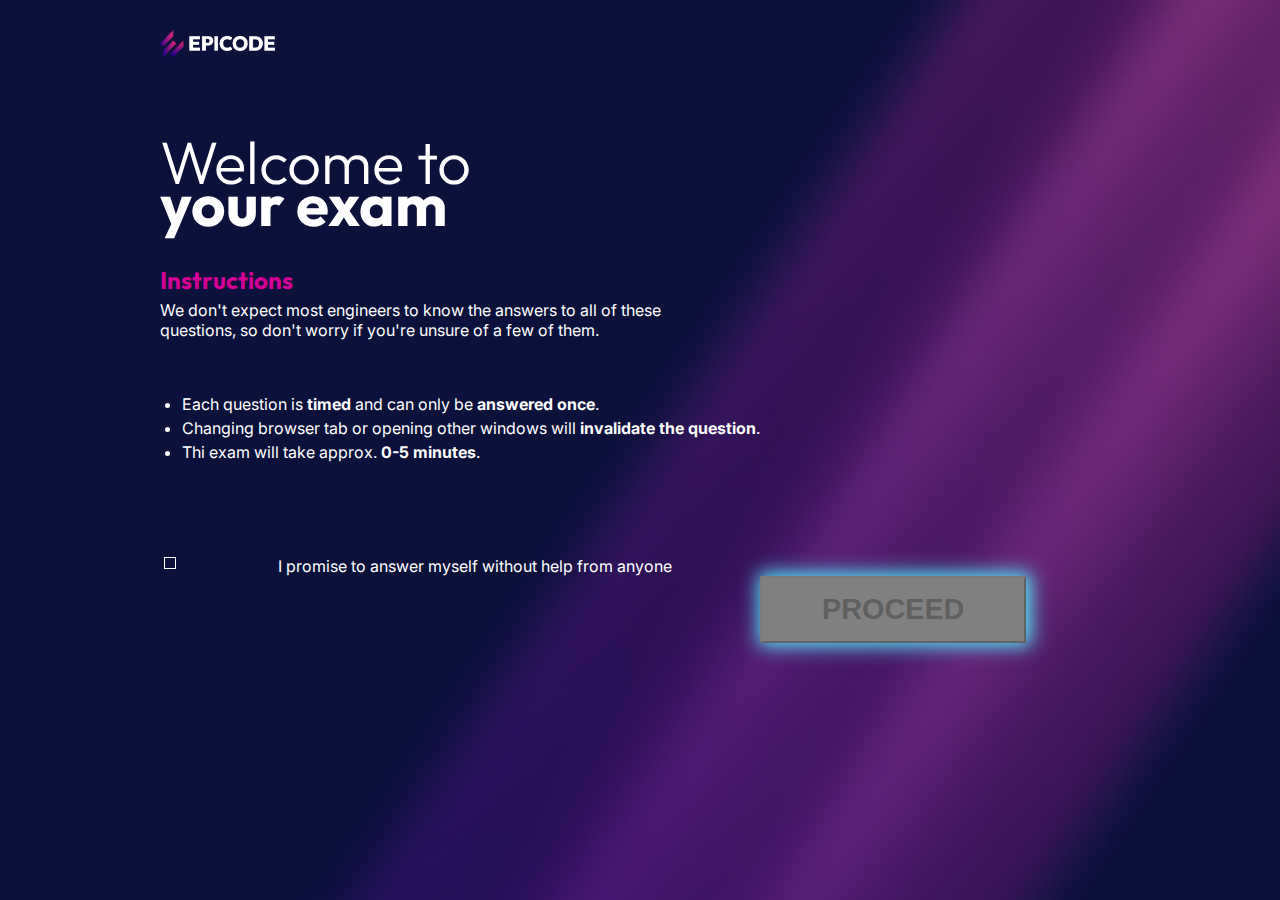
==== index.html @ 5421f101 "Merge branch 'main' of https://github.com/alessandropesole/Build-Week-Gruppo-1" ====
<!DOCTYPE html>
<html lang="it">

<head>
    <meta charset="UTF-8" />
    <meta name="viewport" content="width=device-width, initial-scale=1.0" />
    <title>Welcome Page</title>
    <link rel="stylesheet" href="assets/css/style.css" />
</head>

<body>
    <div id="container">
        <header>
            <img src="assets/images/epicode_logo.png" alt="logo" />
        </header>
        <main>
            <br />
            <br />
            <h1>Welcome to <br /> <span>your exam</span></h1>
            <div id="corpo">
                <h2>Instructions</h2>
                <p>We don't expect most engineers to know the answers to all of these <br /> questions, so don't worry
                    if you're unsure of a few of them.</p>
                &nbsp;
                <div id="lista">
                    <ul>
                        <li>Each question is <span>timed</span> and can only be <span>answered once</span>.</li>
                        <li>Changing browser tab or opening other windows will <span>invalidate the question</span>.
                        </li>
                        <li>Thi exam will take approx. <span>0-5 minutes</span>.</li>
                    </ul>
                </div>
            </div>
            <br />
        </main>
        <footer>
            <div id="checked">
                <div class="checked">
                    <form>
                        <input type="checkbox" name="check" id="check" onchange="enableButton()" />
                        <label for="check" id="checklabel">I promise to answer myself without help from anyone</label>
                </div>
                <div class="checked">
                    <button type="button" id="proceed" disabled onclick="window.location.href = 'quiz.html';">
                    <b>PROCEED</b>
                </button>
                </div>
                    </form>
                </div>
        </footer>
    </div>
    <script src="assets/js/index.js"></script>
</body>

</html>
---- assets/css/style.css ----
@import url('https://fonts.googleapis.com/css2?family=Montserrat:wght@700&family=Open+Sans:wght@500&family=Outfit:wght@300;700;900&display=swap');
@import url('https://fonts.googleapis.com/css2?family=Inter:wght@300;700;900&display=swap');

body {
  margin: 0;
  padding: 0;
  box-sizing: border-box;
  font-size: 1.2em;
  background-image: url(../images/bg.jpg);
  background-size: 100%;
    margin: 0;
    padding: 0;
    box-sizing: border-box;
   /* font-size: 1.2em; */
    background-image: url(../images/bg.jpg);
   background-size: 100%;
   color:white;
   font-family: 'Inter', sans-serif;
   font-size: 16px;
}

header img {
  width: 12%;
}

#container {
  margin: 30px 160px;
}

#check {
  appearance: none;
  border: 1px solid white;
  width: 12px; 
  height: 12px;
}


#checklabel {
  font-size: medium;
  display: inline;
  color: white;
    margin: 50px 95px;
}

h1 {
    font-family: Outfit;
    font-size: 60px;
    font-weight: 300;
line-height: 0.7;
}

span {
    font-weight: 700; 
}

h2 {
    font-family: Outfit;
    color: #D20094;
}

#corpo p {
 margin-top: -15px; 
}

ul {
  line-height: 1.5;
  margin-left: -18px;
}

#lista {
  margin-bottom: 70px;
}
button {
    background-color: grey;
    font-size: 1.8em;
    padding: 15px 60px ;
    -webkit-box-shadow: 2px 0px 18px 3px #54EFFF; 
    box-shadow: 2px 0px 18px 3px #54EFFF;  
    border-color: (#0B113B(118, 118, 118, 0.3));
    -webkit-box-shadow: 2px 0px 18px 3px #54EFFF; 
    box-shadow: 2px 0px 18px 3px #54EFFF;  
    border-color: (#0B113B(118, 118, 118, 0.3));
    margin-left: 600px; 
    
}
button a {
    text-decoration: none;
    color:#0B113B;
    font-family: 'Outfit', sans-serif;
    font-weight: 800;
}

#check:checked {
  background-color: #D20094;
}
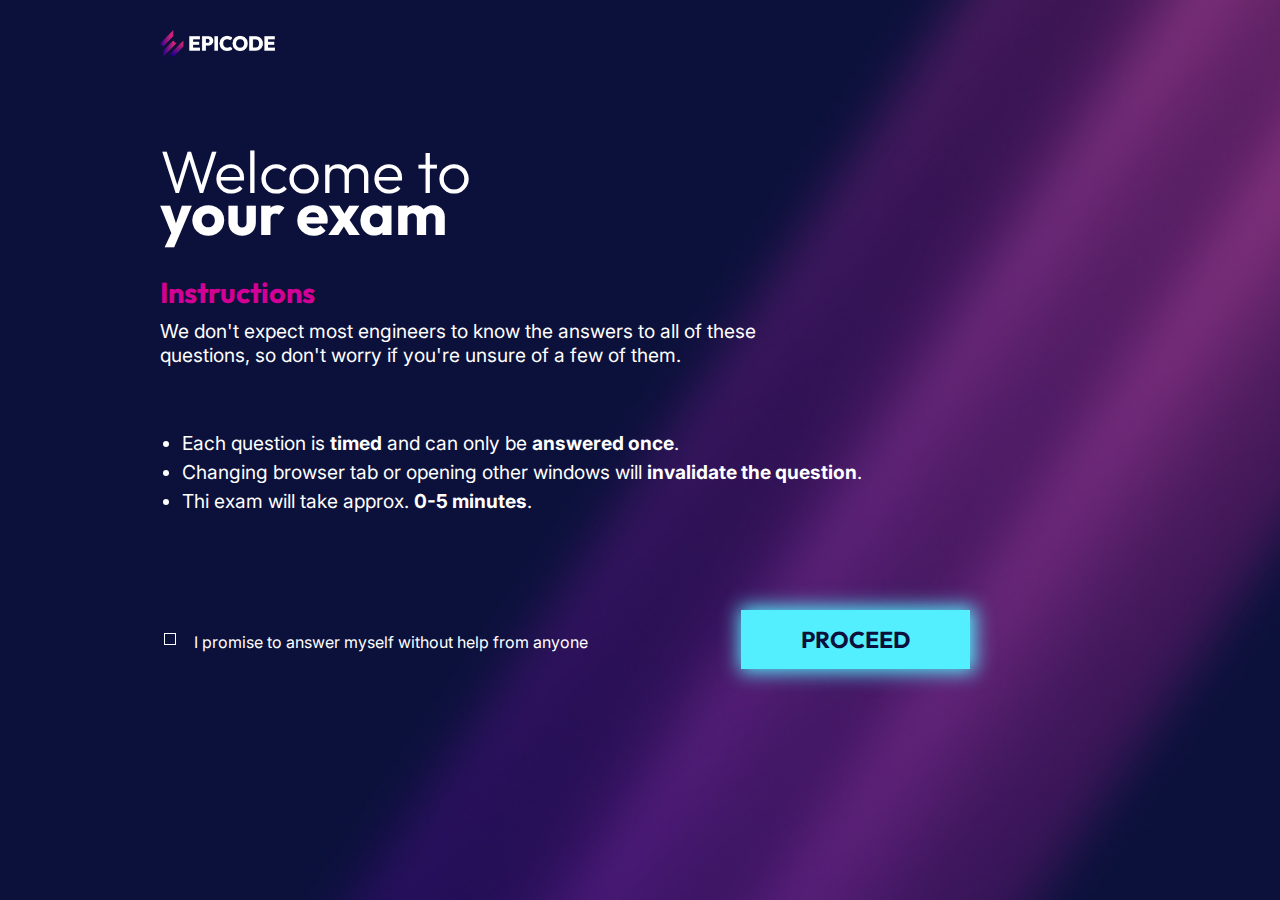
==== commit 8a9c0796: "commit Nicole" ====
--- a/index.html
+++ b/index.html
@@ -41,7 +41,7 @@
                         <label for="check" id="checklabel">I promise to answer myself without help from anyone</label>
                 </div>
                 <div class="checked">
-                    <button type="button" id="proceed" disabled onclick="window.location.href = 'quiz.html';">
+                    <button type="button" id="proceed" class="button" disabled onclick="window.location.href = 'quiz.html';">
                     <b>PROCEED</b>
                 </button>
                 </div>
--- a/assets/css/style.css
+++ b/assets/css/style.css
@@ -2,21 +2,15 @@
 @import url('https://fonts.googleapis.com/css2?family=Inter:wght@300;700;900&display=swap');
 
 body {
+  font-size: 1.2em;
   margin: 0;
   padding: 0;
   box-sizing: border-box;
-  font-size: 1.2em;
   background-image: url(../images/bg.jpg);
   background-size: 100%;
-    margin: 0;
-    padding: 0;
-    box-sizing: border-box;
-   /* font-size: 1.2em; */
-    background-image: url(../images/bg.jpg);
-   background-size: 100%;
-   color:white;
-   font-family: 'Inter', sans-serif;
-   font-size: 16px;
+  color: white;
+  font-family: 'Inter', sans-serif;
+  background-repeat: no-repeat;
 }
 
 header img {
@@ -30,36 +24,35 @@
 #check {
   appearance: none;
   border: 1px solid white;
-  width: 12px; 
+  width: 12px;
   height: 12px;
 }
-
 
 #checklabel {
   font-size: medium;
   display: inline;
   color: white;
-    margin: 50px 95px;
+  padding-left: 10px;
 }
 
 h1 {
-    font-family: Outfit;
-    font-size: 60px;
-    font-weight: 300;
-line-height: 0.7;
+  font-family: Outfit;
+  font-size: 60px;
+  font-weight: 300;
+  line-height: 0.7;
 }
 
 span {
-    font-weight: 700; 
+  font-weight: 700;
 }
 
 h2 {
-    font-family: Outfit;
-    color: #D20094;
+  font-family: Outfit;
+  color: #d20094;
 }
 
 #corpo p {
- margin-top: -15px; 
+  margin-top: -15px;
 }
 
 ul {
@@ -70,26 +63,158 @@
 #lista {
   margin-bottom: 70px;
 }
-button {
-    background-color: grey;
-    font-size: 1.8em;
-    padding: 15px 60px ;
-    -webkit-box-shadow: 2px 0px 18px 3px #54EFFF; 
-    box-shadow: 2px 0px 18px 3px #54EFFF;  
-    border-color: (#0B113B(118, 118, 118, 0.3));
-    -webkit-box-shadow: 2px 0px 18px 3px #54EFFF; 
-    box-shadow: 2px 0px 18px 3px #54EFFF;  
-    border-color: (#0B113B(118, 118, 118, 0.3));
-    margin-left: 600px; 
-    
-}
-button a {
-    text-decoration: none;
-    color:#0B113B;
-    font-family: 'Outfit', sans-serif;
-    font-weight: 800;
+
+.button {
+  background-color: #54efff;
+  font-size: 1.2em;
+  padding: 15px 60px;
+  -webkit-box-shadow: 2px 0px 18px 3px #54efff;
+  box-shadow: 2px 0px 18px 3px #54efff;
+  cursor: pointer;
+  border: none;
+  color: #0b113b;
+  font-family: 'Outfit', sans-serif;
 }
 
 #check:checked {
-  background-color: #D20094;
+  background-color: #d20094;
+}
+
+#checked {
+  display: block;
+  width: 100%;
+}
+.checked {
+  display: inline-block;
+}
+
+#checked div:nth-of-type(1) {
+  width: 60%;
+}
+#checked div:nth-of-type(2) {
+  width: 30%;
+}
+
+input {
+  width: 55%;
+  border: none;
+  height: 25px;
+  text-align: center;
+}
+
+input[type='text'] {
+  background: transparent;
+  color: white;
+  text-align: left;
+}
+
+.input {
+  margin-left: 105px;
+}
+
+input::placeholder {
+  text-align: left;
+}
+
+input:focus {
+  outline: none;
+}
+
+hr {
+  width: 35%;
+  border-color: #d20094;
+  margin-top: -25px;
+  margin-bottom: 40px;
+}
+
+section p {
+  margin-top: 40px;
+  margin-bottom: 40px;
+}
+
+#reviewPage,
+.button-review {
+  text-align: center;
+}
+
+#reviewPage h1 {
+  font-size: 2.5em;
+}
+
+#reviewPage p {
+  font-size: 1.2em;
+}
+
+#reviewPage {
+  margin-top: 100px;
+}
+
+/* CSS STARS */
+.stars {
+  cursor: pointer;
+
+  &[data-stars] {
+    .star path {
+      fill: #00ffff;
+    }
+  }
+
+  &[data-stars='1'] {
+    .star:nth-child(1) ~ .star path {
+      fill: #080c2c;
+    }
+  }
+
+  &[data-stars='2'] {
+    .star:nth-child(2) ~ .star path {
+      fill: #080c2c;
+    }
+  }
+
+  &[data-stars='3'] {
+    .star:nth-child(3) ~ .star path {
+      fill: #080c2c;
+    }
+  }
+
+  &[data-stars='4'] {
+    .star:nth-child(4) ~ .star path {
+      fill: #080c2c;
+    }
+  }
+
+  &[data-stars='5'] {
+    .star:nth-child(5) ~ .star path {
+      fill: #080c2c;
+    }
+  }
+  &[data-stars='6'] {
+    .star:nth-child(6) ~ .star path {
+      fill: #080c2c;
+    }
+  }
+  &[data-stars='7'] {
+    .star:nth-child(7) ~ .star path {
+      fill: #080c2c;
+    }
+  }
+  &[data-stars='8'] {
+    .star:nth-child(8) ~ .star path {
+      fill: #080c2c;
+    }
+  }
+  &[data-stars='9'] {
+    .star:nth-child(9) ~ .star path {
+      fill: #080c2c;
+    }
+  }
+  &[data-stars='10'] {
+    .star:nth-child(10) ~ .star path {
+      fill: #080c2c;
+    }
+  }
+}
+
+svg {
+  margin-right: 10px;
 }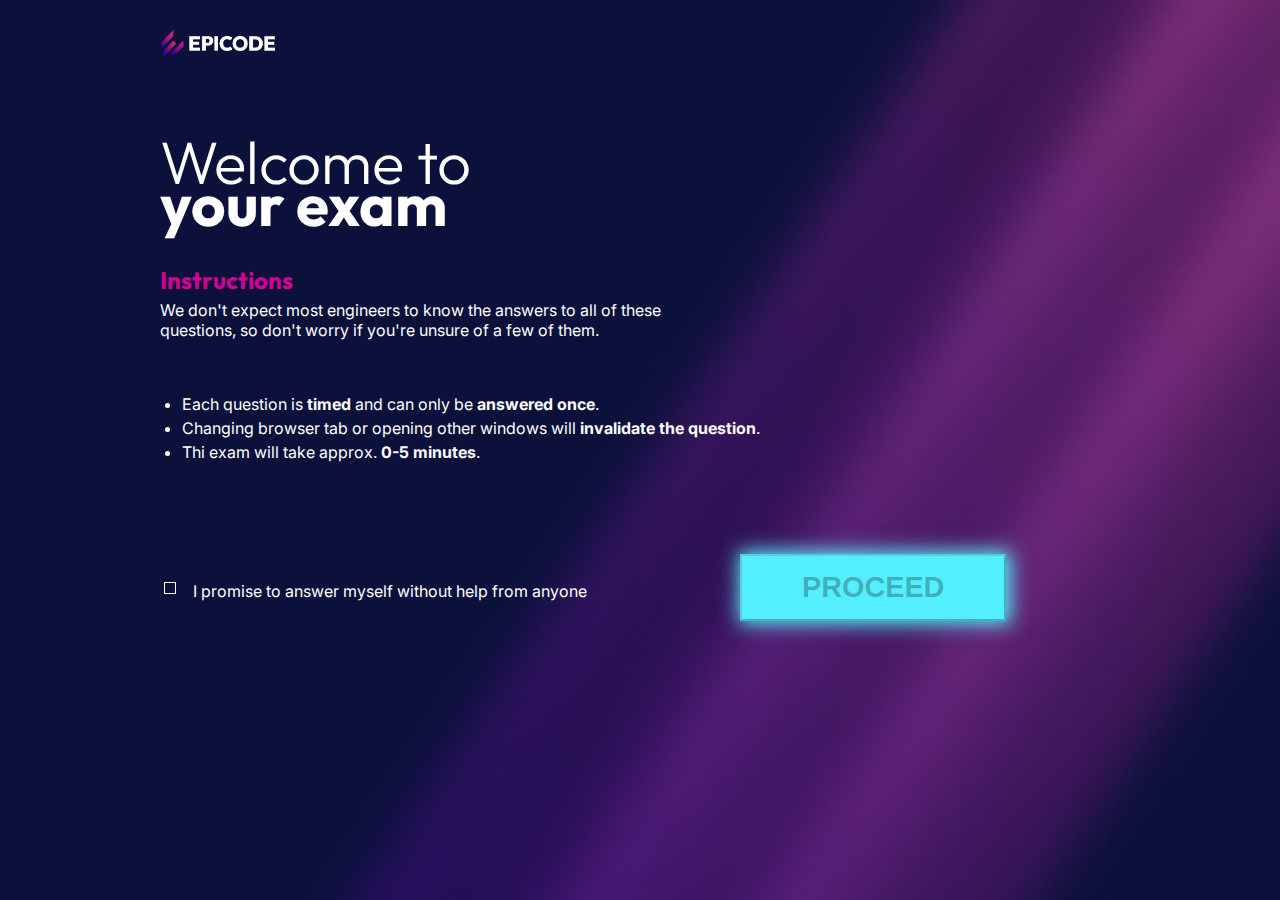
==== commit ca66d357: "Merge pull request #11 from alessandropesole/achraf" ====
--- a/index.html
+++ b/index.html
@@ -52,4 +52,4 @@
     <script src="assets/js/index.js"></script>
 </body>
 
-</html>+</html>
--- a/assets/css/style.css
+++ b/assets/css/style.css
@@ -3,13 +3,14 @@
 
 body {
   font-size: 1.2em;
-  margin: 0;
-  padding: 0;
-  box-sizing: border-box;
-  background-image: url(../images/bg.jpg);
-  background-size: 100%;
-  color: white;
-  font-family: 'Inter', sans-serif;
+    margin: 0;
+    padding: 0;
+    box-sizing: border-box;
+    background-image: url(../images/bg.jpg);
+   background-size: 100%;
+   color:white;
+   font-family: 'Inter', sans-serif;
+   font-size: 16px;
   background-repeat: no-repeat;
 }
 
@@ -24,35 +25,36 @@
 #check {
   appearance: none;
   border: 1px solid white;
-  width: 12px;
+  width: 12px; 
   height: 12px;
 }
+
 
 #checklabel {
   font-size: medium;
   display: inline;
   color: white;
-  padding-left: 10px;
+padding-left: 10px;
 }
 
 h1 {
-  font-family: Outfit;
-  font-size: 60px;
-  font-weight: 300;
-  line-height: 0.7;
+    font-family: Outfit;
+    font-size: 60px;
+    font-weight: 300;
+line-height: 0.7;
 }
 
 span {
-  font-weight: 700;
+    font-weight: 700; 
 }
 
 h2 {
-  font-family: Outfit;
-  color: #d20094;
+    font-family: Outfit;
+    color: #D20094;
 }
 
 #corpo p {
-  margin-top: -15px;
+ margin-top: -15px; 
 }
 
 ul {
@@ -64,20 +66,25 @@
   margin-bottom: 70px;
 }
 
-.button {
-  background-color: #54efff;
-  font-size: 1.2em;
-  padding: 15px 60px;
-  -webkit-box-shadow: 2px 0px 18px 3px #54efff;
-  box-shadow: 2px 0px 18px 3px #54efff;
-  cursor: pointer;
-  border: none;
-  color: #0b113b;
-  font-family: 'Outfit', sans-serif;
+button {
+    background-color: #54EFFF;
+    font-size: 1.8em;
+    padding: 15px 60px ;
+    -webkit-box-shadow: 2px 0px 18px 3px #54EFFF; 
+    box-shadow: 2px 0px 18px 3px #54EFFF;
+    border-color: (#0B113B(118, 118, 118, 0.3));
+
+}
+
+button a {
+    text-decoration: none;
+    color:#0B113B;
+    font-family: 'Outfit', sans-serif;
+    font-weight: 800;
 }
 
 #check:checked {
-  background-color: #d20094;
+  background-color: #D20094;
 }
 
 #checked {
@@ -90,131 +97,8 @@
 
 #checked div:nth-of-type(1) {
   width: 60%;
+
 }
 #checked div:nth-of-type(2) {
   width: 30%;
-}
-
-input {
-  width: 55%;
-  border: none;
-  height: 25px;
-  text-align: center;
-}
-
-input[type='text'] {
-  background: transparent;
-  color: white;
-  text-align: left;
-}
-
-.input {
-  margin-left: 105px;
-}
-
-input::placeholder {
-  text-align: left;
-}
-
-input:focus {
-  outline: none;
-}
-
-hr {
-  width: 35%;
-  border-color: #d20094;
-  margin-top: -25px;
-  margin-bottom: 40px;
-}
-
-section p {
-  margin-top: 40px;
-  margin-bottom: 40px;
-}
-
-#reviewPage,
-.button-review {
-  text-align: center;
-}
-
-#reviewPage h1 {
-  font-size: 2.5em;
-}
-
-#reviewPage p {
-  font-size: 1.2em;
-}
-
-#reviewPage {
-  margin-top: 100px;
-}
-
-/* CSS STARS */
-.stars {
-  cursor: pointer;
-
-  &[data-stars] {
-    .star path {
-      fill: #00ffff;
-    }
-  }
-
-  &[data-stars='1'] {
-    .star:nth-child(1) ~ .star path {
-      fill: #080c2c;
-    }
-  }
-
-  &[data-stars='2'] {
-    .star:nth-child(2) ~ .star path {
-      fill: #080c2c;
-    }
-  }
-
-  &[data-stars='3'] {
-    .star:nth-child(3) ~ .star path {
-      fill: #080c2c;
-    }
-  }
-
-  &[data-stars='4'] {
-    .star:nth-child(4) ~ .star path {
-      fill: #080c2c;
-    }
-  }
-
-  &[data-stars='5'] {
-    .star:nth-child(5) ~ .star path {
-      fill: #080c2c;
-    }
-  }
-  &[data-stars='6'] {
-    .star:nth-child(6) ~ .star path {
-      fill: #080c2c;
-    }
-  }
-  &[data-stars='7'] {
-    .star:nth-child(7) ~ .star path {
-      fill: #080c2c;
-    }
-  }
-  &[data-stars='8'] {
-    .star:nth-child(8) ~ .star path {
-      fill: #080c2c;
-    }
-  }
-  &[data-stars='9'] {
-    .star:nth-child(9) ~ .star path {
-      fill: #080c2c;
-    }
-  }
-  &[data-stars='10'] {
-    .star:nth-child(10) ~ .star path {
-      fill: #080c2c;
-    }
-  }
-}
-
-svg {
-  margin-right: 10px;
 }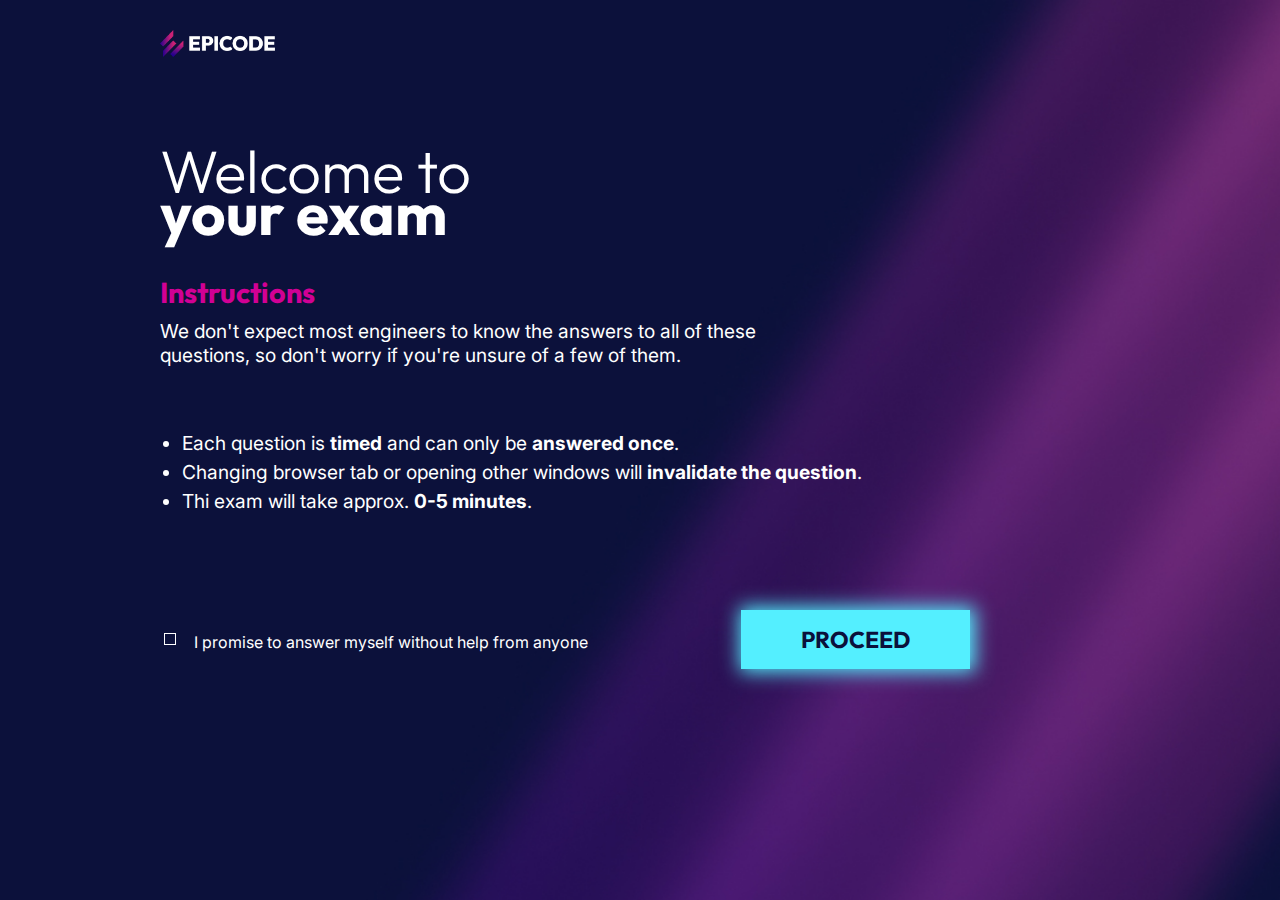
==== commit 17826dec: "sfdfsdf" ====
--- a/index.html
+++ b/index.html
@@ -41,7 +41,7 @@
                         <label for="check" id="checklabel">I promise to answer myself without help from anyone</label>
                 </div>
                 <div class="checked">
-                    <button type="button" id="proceed" class="button" disabled onclick="window.location.href = 'quiz.html';">
+                    <button type="button" id="proceed" class='button' disabled onclick="window.location.href = 'quiz.html';">
                     <b>PROCEED</b>
                 </button>
                 </div>
@@ -52,4 +52,4 @@
     <script src="assets/js/index.js"></script>
 </body>
 
-</html>
+</html>--- a/assets/css/style.css
+++ b/assets/css/style.css
@@ -3,14 +3,13 @@
 
 body {
   font-size: 1.2em;
-    margin: 0;
-    padding: 0;
-    box-sizing: border-box;
-    background-image: url(../images/bg.jpg);
-   background-size: 100%;
-   color:white;
-   font-family: 'Inter', sans-serif;
-   font-size: 16px;
+  margin: 0;
+  padding: 0;
+  box-sizing: border-box;
+  background-image: url(../images/bg.jpg);
+  background-size: 110%;
+  color: white;
+  font-family: 'Inter', sans-serif;
   background-repeat: no-repeat;
 }
 
@@ -25,36 +24,38 @@
 #check {
   appearance: none;
   border: 1px solid white;
-  width: 12px; 
+  width: 12px;
   height: 12px;
 }
-
 
 #checklabel {
   font-size: medium;
   display: inline;
   color: white;
-padding-left: 10px;
+  padding-left: 10px;
 }
 
 h1 {
-    font-family: Outfit;
-    font-size: 60px;
-    font-weight: 300;
-line-height: 0.7;
-}
-
+  font-family: Outfit;
+  font-size: 60px;
+  font-weight: 300;
+  line-height: 0.7;
+}
+
+#span {
+  color: #d20094;
+}
 span {
-    font-weight: 700; 
+  font-weight: 700;
 }
 
 h2 {
-    font-family: Outfit;
-    color: #D20094;
+  font-family: Outfit;
+  color: #d20094;
 }
 
 #corpo p {
- margin-top: -15px; 
+  margin-top: -15px;
 }
 
 ul {
@@ -66,25 +67,20 @@
   margin-bottom: 70px;
 }
 
-button {
-    background-color: #54EFFF;
-    font-size: 1.8em;
-    padding: 15px 60px ;
-    -webkit-box-shadow: 2px 0px 18px 3px #54EFFF; 
-    box-shadow: 2px 0px 18px 3px #54EFFF;
-    border-color: (#0B113B(118, 118, 118, 0.3));
-
-}
-
-button a {
-    text-decoration: none;
-    color:#0B113B;
-    font-family: 'Outfit', sans-serif;
-    font-weight: 800;
+.button {
+  background-color: #54efff;
+  font-size: 1.2em;
+  padding: 15px 60px;
+  -webkit-box-shadow: 2px 0px 18px 3px #54efff;
+  box-shadow: 2px 0px 18px 3px #54efff;
+  cursor: pointer;
+  border: none;
+  color: #0b113b;
+  font-family: 'Outfit', sans-serif;
 }
 
 #check:checked {
-  background-color: #D20094;
+  background-color: #d20094;
 }
 
 #checked {
@@ -97,8 +93,158 @@
 
 #checked div:nth-of-type(1) {
   width: 60%;
-
 }
 #checked div:nth-of-type(2) {
   width: 30%;
-}+}
+
+input {
+  width: 55%;
+  border: none;
+  height: 25px;
+  text-align: center;
+}
+
+input[type='text'] {
+  background: transparent;
+}
+
+.input {
+  margin-left: 105px;
+}
+
+input::placeholder {
+  text-align: left;
+}
+
+hr {
+  width: 35%;
+  border-color: #d20094;
+  margin-top: -25px;
+  margin-bottom: 40px;
+}
+
+section p {
+  margin-top: 40px;
+  margin-bottom: 40px;
+}
+
+#reviewPage,
+.button-review {
+  text-align: center;
+}
+
+#reviewPage h1 {
+  font-size: 2.5em;
+}
+
+#reviewPage p {
+  font-size: 1.2em;
+}
+
+#reviewPage {
+  margin-top: 100px;
+}
+
+.stars {
+  cursor: pointer;
+
+  &[data-stars] {
+    .star path {
+      fill: #00ffff;
+    }
+  }
+
+  &[data-stars='1'] {
+    .star:nth-child(1) ~ .star path {
+      fill: #080c2c;
+    }
+  }
+
+  &[data-stars='2'] {
+    .star:nth-child(2) ~ .star path {
+      fill: #080c2c;
+    }
+  }
+
+  &[data-stars='3'] {
+    .star:nth-child(3) ~ .star path {
+      fill: #080c2c;
+    }
+  }
+
+  &[data-stars='4'] {
+    .star:nth-child(4) ~ .star path {
+      fill: #080c2c;
+    }
+  }
+
+  &[data-stars='5'] {
+    .star:nth-child(5) ~ .star path {
+      fill: #080c2c;
+    }
+  }
+  &[data-stars='6'] {
+    .star:nth-child(6) ~ .star path {
+      fill: #080c2c;
+    }
+  }
+  &[data-stars='7'] {
+    .star:nth-child(7) ~ .star path {
+      fill: #080c2c;
+    }
+  }
+  &[data-stars='8'] {
+    .star:nth-child(8) ~ .star path {
+      fill: #080c2c;
+    }
+  }
+  &[data-stars='9'] {
+    .star:nth-child(9) ~ .star path {
+      fill: #080c2c;
+    }
+  }
+  &[data-stars='10'] {
+    .star:nth-child(10) ~ .star path {
+      fill: #080c2c;
+    }
+  }
+}
+svg{
+  margin-right: 10px;
+}
+#paginaQuiz{
+  text-align: center;
+}
+
+#four-answers button{
+  font-size: large;
+  border: none;
+  background-color:rgba(117, 117, 117, 0.212);
+  width: 30pc;
+  height: 80px;
+  border-radius: 50px;
+  cursor: pointer;
+  justify-content: center;
+  margin: 30px;
+  
+  color: rgb(255, 255, 255);
+  box-shadow: rgb(255, 255, 255) -2px -2px 0px, rgba(255, 255, 255) 0px -3px 0px, rgba(255, 255, 255) 0px 0px 0px, rgba(255, 255, 255) -3px 0px 0px ;
+}
+#answer-1, #answer-2, #answer-3, #answer-4{
+  
+  margin-right: 100px;
+  margin-left: 50px;
+}
+#question h1{
+  line-height: 1.4;
+  position: relative;
+}
+#barp{
+  text-align: right;
+  width: 400px;
+  height: 15px;
+  background: white;
+  margin-bottom: 50px;
+  position: relative;
+}
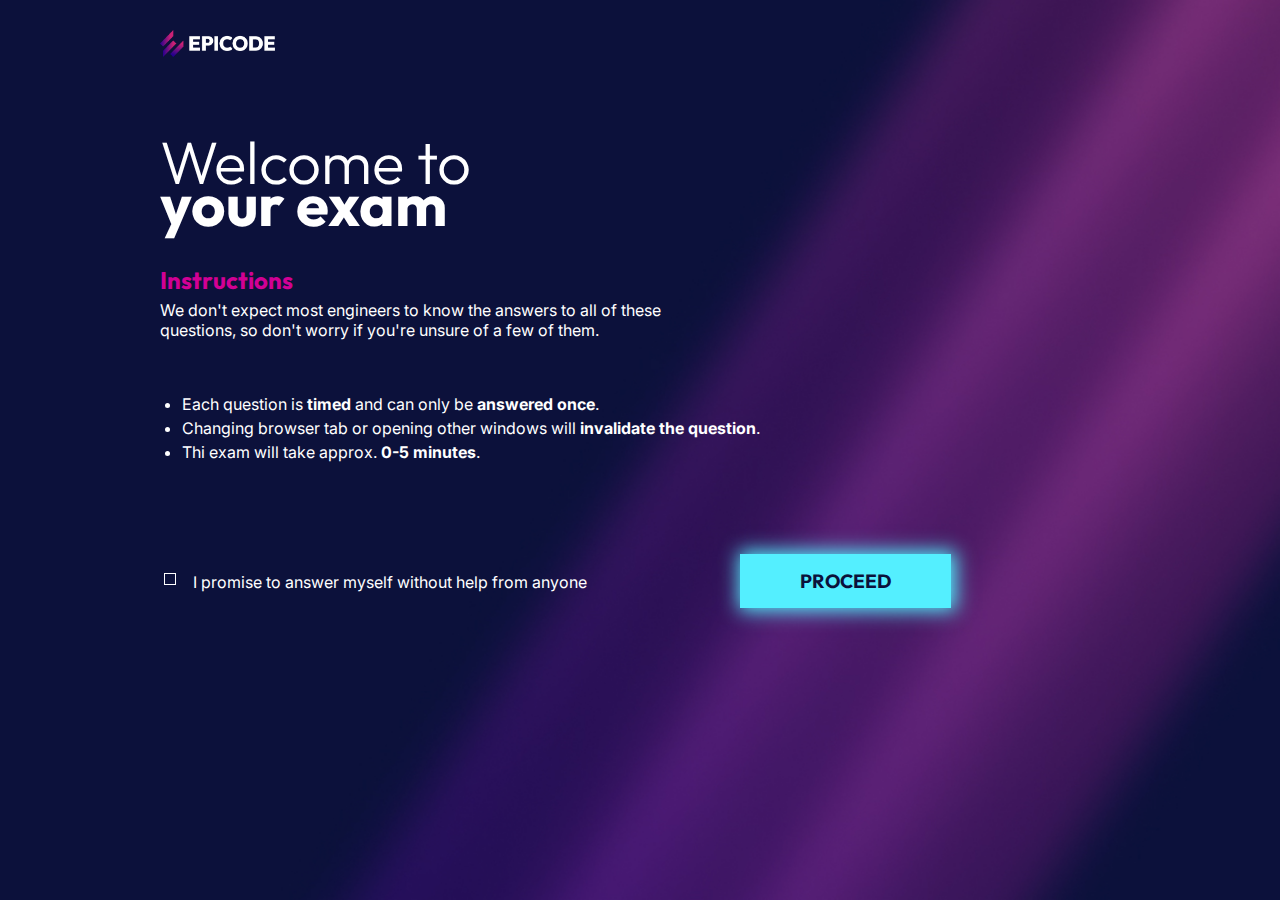
==== commit d4981e74: "Merge branch 'main' of https://github.com/alessandropesole/Build-Week-Gruppo-1 into daniele" ====
--- a/index.html
+++ b/index.html
@@ -52,4 +52,4 @@
     <script src="assets/js/index.js"></script>
 </body>
 
-</html>+</html>
--- a/assets/css/style.css
+++ b/assets/css/style.css
@@ -3,13 +3,14 @@
 
 body {
   font-size: 1.2em;
-  margin: 0;
-  padding: 0;
-  box-sizing: border-box;
-  background-image: url(../images/bg.jpg);
-  background-size: 110%;
-  color: white;
-  font-family: 'Inter', sans-serif;
+    margin: 0;
+    padding: 0;
+    box-sizing: border-box;
+    background-image: url(../images/bg.jpg);
+   background-size: 100%;
+   color:white;
+   font-family: 'Inter', sans-serif;
+   font-size: 16px;
   background-repeat: no-repeat;
 }
 
@@ -96,155 +97,4 @@
 }
 #checked div:nth-of-type(2) {
   width: 30%;
-}
-
-input {
-  width: 55%;
-  border: none;
-  height: 25px;
-  text-align: center;
-}
-
-input[type='text'] {
-  background: transparent;
-}
-
-.input {
-  margin-left: 105px;
-}
-
-input::placeholder {
-  text-align: left;
-}
-
-hr {
-  width: 35%;
-  border-color: #d20094;
-  margin-top: -25px;
-  margin-bottom: 40px;
-}
-
-section p {
-  margin-top: 40px;
-  margin-bottom: 40px;
-}
-
-#reviewPage,
-.button-review {
-  text-align: center;
-}
-
-#reviewPage h1 {
-  font-size: 2.5em;
-}
-
-#reviewPage p {
-  font-size: 1.2em;
-}
-
-#reviewPage {
-  margin-top: 100px;
-}
-
-.stars {
-  cursor: pointer;
-
-  &[data-stars] {
-    .star path {
-      fill: #00ffff;
-    }
-  }
-
-  &[data-stars='1'] {
-    .star:nth-child(1) ~ .star path {
-      fill: #080c2c;
-    }
-  }
-
-  &[data-stars='2'] {
-    .star:nth-child(2) ~ .star path {
-      fill: #080c2c;
-    }
-  }
-
-  &[data-stars='3'] {
-    .star:nth-child(3) ~ .star path {
-      fill: #080c2c;
-    }
-  }
-
-  &[data-stars='4'] {
-    .star:nth-child(4) ~ .star path {
-      fill: #080c2c;
-    }
-  }
-
-  &[data-stars='5'] {
-    .star:nth-child(5) ~ .star path {
-      fill: #080c2c;
-    }
-  }
-  &[data-stars='6'] {
-    .star:nth-child(6) ~ .star path {
-      fill: #080c2c;
-    }
-  }
-  &[data-stars='7'] {
-    .star:nth-child(7) ~ .star path {
-      fill: #080c2c;
-    }
-  }
-  &[data-stars='8'] {
-    .star:nth-child(8) ~ .star path {
-      fill: #080c2c;
-    }
-  }
-  &[data-stars='9'] {
-    .star:nth-child(9) ~ .star path {
-      fill: #080c2c;
-    }
-  }
-  &[data-stars='10'] {
-    .star:nth-child(10) ~ .star path {
-      fill: #080c2c;
-    }
-  }
-}
-svg{
-  margin-right: 10px;
-}
-#paginaQuiz{
-  text-align: center;
-}
-
-#four-answers button{
-  font-size: large;
-  border: none;
-  background-color:rgba(117, 117, 117, 0.212);
-  width: 30pc;
-  height: 80px;
-  border-radius: 50px;
-  cursor: pointer;
-  justify-content: center;
-  margin: 30px;
-  
-  color: rgb(255, 255, 255);
-  box-shadow: rgb(255, 255, 255) -2px -2px 0px, rgba(255, 255, 255) 0px -3px 0px, rgba(255, 255, 255) 0px 0px 0px, rgba(255, 255, 255) -3px 0px 0px ;
-}
-#answer-1, #answer-2, #answer-3, #answer-4{
-  
-  margin-right: 100px;
-  margin-left: 50px;
-}
-#question h1{
-  line-height: 1.4;
-  position: relative;
-}
-#barp{
-  text-align: right;
-  width: 400px;
-  height: 15px;
-  background: white;
-  margin-bottom: 50px;
-  position: relative;
-}
+}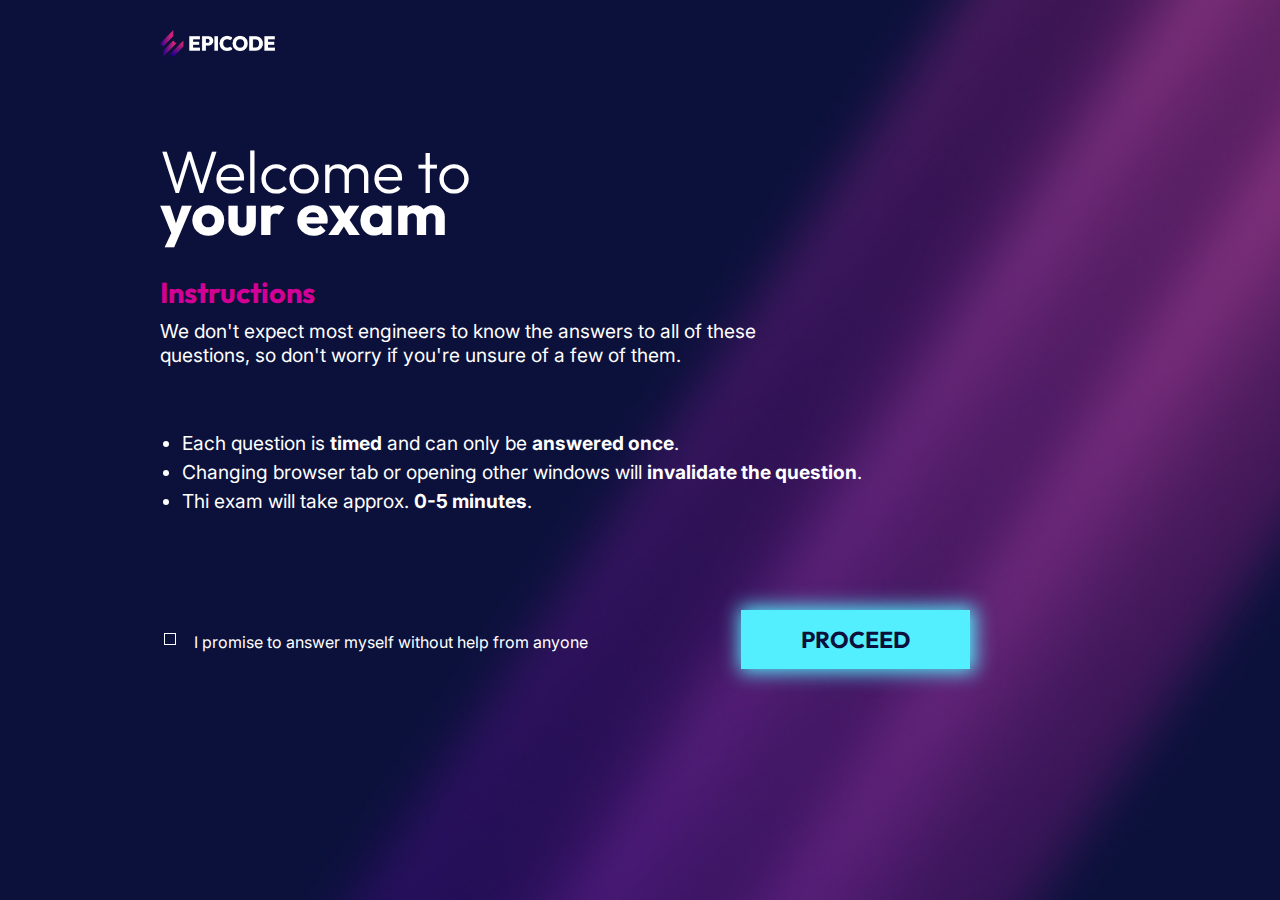
==== commit 46bc5801: "asd" ====
--- a/index.html
+++ b/index.html
@@ -41,7 +41,7 @@
                         <label for="check" id="checklabel">I promise to answer myself without help from anyone</label>
                 </div>
                 <div class="checked">
-                    <button type="button" id="proceed" class='button' disabled onclick="window.location.href = 'quiz.html';">
+                    <button type="button" id="proceed" class="button" disabled onclick="window.location.href = 'quiz.html';">
                     <b>PROCEED</b>
                 </button>
                 </div>
--- a/assets/css/style.css
+++ b/assets/css/style.css
@@ -3,15 +3,13 @@
 
 body {
   font-size: 1.2em;
-    margin: 0;
-    padding: 0;
-    box-sizing: border-box;
-    background-image: url(../images/bg.jpg);
-   background-size: 100%;
-   color:white;
-   font-family: 'Inter', sans-serif;
-   font-size: 16px;
-  background-repeat: no-repeat;
+  margin: 0;
+  padding: 0;
+  box-sizing: border-box;
+  background-image: url(../images/bg.jpg);
+  background-size: 100%;
+  color: white;
+  font-family: 'Inter', sans-serif;
 }
 
 header img {
@@ -43,9 +41,6 @@
   line-height: 0.7;
 }
 
-#span {
-  color: #d20094;
-}
 span {
   font-weight: 700;
 }
@@ -97,4 +92,170 @@
 }
 #checked div:nth-of-type(2) {
   width: 30%;
+}
+
+input {
+  width: 55%;
+  border: none;
+  height: 25px;
+  text-align: center;
+}
+
+input[type='text'] {
+  background: transparent;
+  color:white;
+  text-align: left;
+}
+
+.input {
+  margin-left: 150px;
+  
+}
+
+input::placeholder {
+  text-align: left;
+}
+
+hr {
+  width: 35%;
+  border-color: #d20094;
+  margin-top: -25px;
+  margin-bottom: 40px;
+}
+
+section p {
+  margin-top: 40px;
+  margin-bottom: 40px;
+}
+
+#reviewPage,
+.button-review {
+  text-align: center;
+}
+
+#reviewPage h1 {
+  font-size: 2.5em;
+}
+
+#reviewPage p {
+  font-size: 1.2em;
+}
+
+#reviewPage {
+  margin-top: 100px;
+}
+
+.stars {
+  cursor: pointer;
+
+  &[data-stars] {
+    .star path {
+      fill: #00ffff;
+    }
+  }
+
+  &[data-stars='1'] {
+    .star:nth-child(1) ~ .star path {
+      fill: #080c2c;
+    }
+  }
+
+  &[data-stars='2'] {
+    .star:nth-child(2) ~ .star path {
+      fill: #080c2c;
+    }
+  }
+
+  &[data-stars='3'] {
+    .star:nth-child(3) ~ .star path {
+      fill: #080c2c;
+    }
+  }
+
+  &[data-stars='4'] {
+    .star:nth-child(4) ~ .star path {
+      fill: #080c2c;
+    }
+  }
+
+  &[data-stars='5'] {
+    .star:nth-child(5) ~ .star path {
+      fill: #080c2c;
+    }
+  }
+  &[data-stars='6'] {
+    .star:nth-child(6) ~ .star path {
+      fill: #080c2c;
+    }
+  }
+  &[data-stars='7'] {
+    .star:nth-child(7) ~ .star path {
+      fill: #080c2c;
+    }
+  }
+  &[data-stars='8'] {
+    .star:nth-child(8) ~ .star path {
+      fill: #080c2c;
+    }
+  }
+  &[data-stars='9'] {
+    .star:nth-child(9) ~ .star path {
+      fill: #080c2c;
+    }
+  }
+  &[data-stars='10'] {
+    .star:nth-child(10) ~ .star path {
+      fill: #080c2c;
+    }
+  }
+}
+input:focus{
+  outline: none;
+}
+svg {
+  margin-left: 10px;
+}
+#paginaQuiz{
+  text-align: center;
+  margin-top:130px;
+}
+#question h1 {
+  margin-bottom: 60px;
+}
+
+#four-answers button{
+  font-size: large;
+  border: none;
+  background-color:rgba(117, 117, 117, 0.212);
+  width: 30pc;
+  height: 80px;
+  border-radius: 50px;
+  cursor: pointer;
+  justify-content: center;
+  margin: 20px auto;
+  color: rgb(255, 255, 255);
+  box-shadow: rgb(255, 255, 255) -2px -2px 0px, rgba(255, 255, 255) 0px -3px 0px, rgba(255, 255, 255) 0px 0px 0px, rgba(255, 255, 255) -3px 0px 0px ;
+}
+#answer-1, #answer-2, #answer-3, #answer-4{
+  display: inline;
+  margin-right: 20px;
+  margin-left: 20px;
+}
+#four-answers button:hover {
+  background-image: linear-gradient(#d20094, rgb(100, 32, 69));
+}
+
+#question h1 {
+  margin-bottom: 60px;
+  line-height: 1.1em;
+}
+#counter span {
+  color: #d20094;
+}
+#counter {
+  margin-top: 200px;
+}
+
+#countdown {
+  text-align: right;
 }